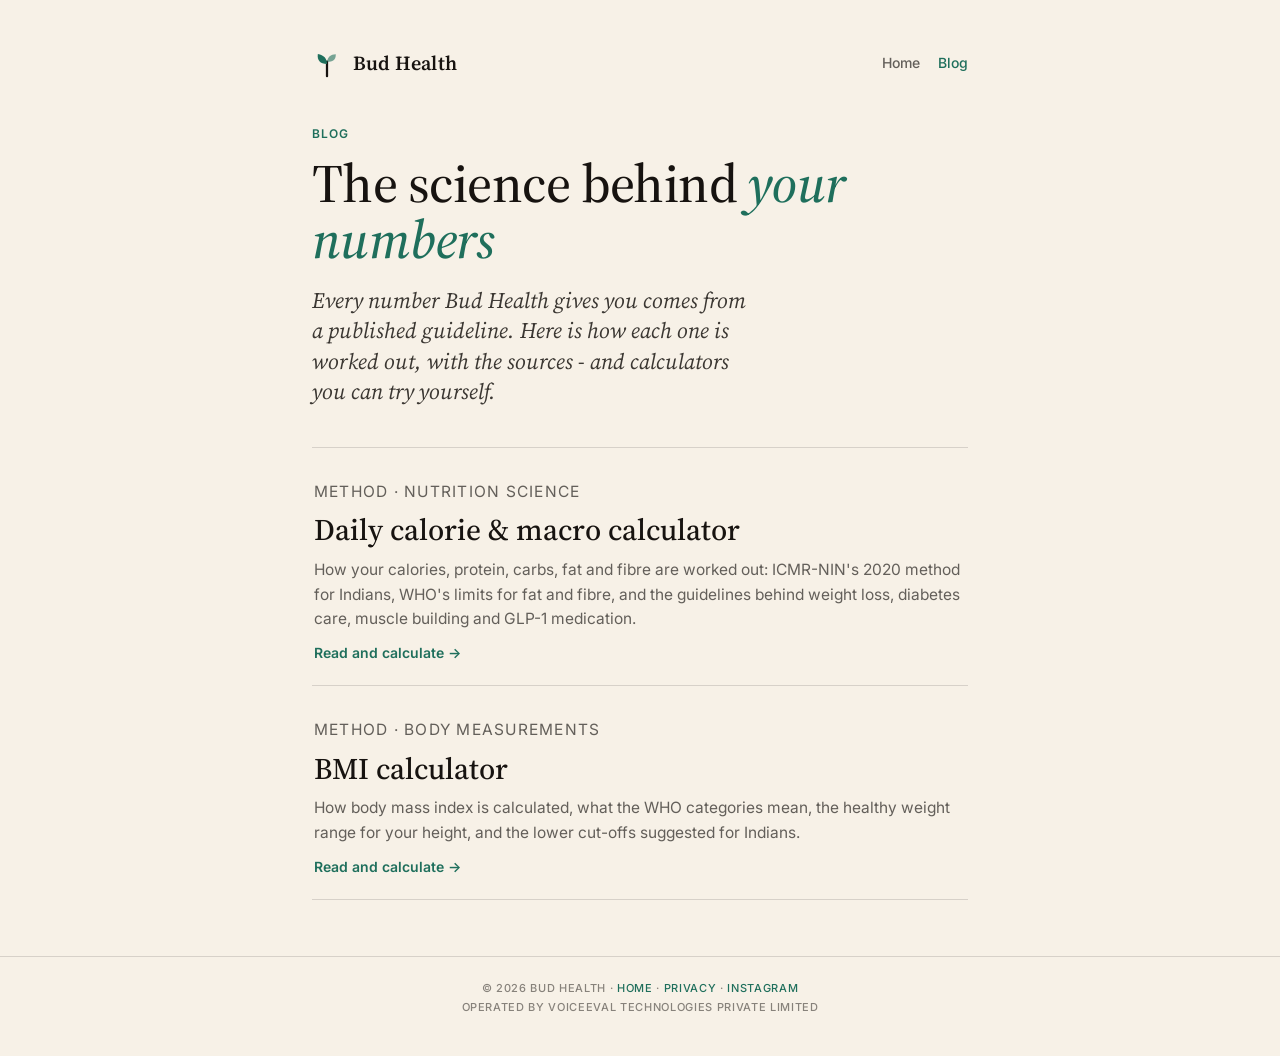
==== blog/index.html @ 3ef5077e "blog: calorie & macro and BMI calculators, with the method and every source - /blog, /blog/calorie-c" ====
<!DOCTYPE html>
<html lang="en">
<head>
<meta charset="UTF-8">
<meta name="viewport" content="width=device-width, initial-scale=1">
<meta name="robots" content="index, follow">
<title>Blog - How Bud Health works out your numbers - Bud Health</title>
<meta name="description" content="The science behind Bud Health: how your daily calories, protein, carbs, fat and fibre are worked out, how BMI is calculated, and the guidelines from ICMR-NIN and WHO behind every number. With free calculators.">
<link rel="canonical" href="https://mybud.life/blog">
<meta property="og:title" content="Bud Health blog - the science behind your numbers">
<meta property="og:description" content="How Bud Health works out your calories, macros and BMI, with every source and free calculators.">
<meta property="og:url" content="https://mybud.life/blog">
<meta property="og:site_name" content="Bud Health">
<meta property="og:type" content="website">
<meta property="og:locale" content="en_IN">
<meta name="twitter:card" content="summary">
<meta name="theme-color" content="#f7f1e7">
<link rel="icon" href="/favicon.svg" type="image/svg+xml">
<link rel="apple-touch-icon" href="/favicon.svg">
<link rel="preconnect" href="https://fonts.googleapis.com">
<link rel="preconnect" href="https://fonts.gstatic.com" crossorigin>
<link href="https://fonts.googleapis.com/css2?family=Source+Serif+4:ital,opsz,wght@0,8..60,300..700;1,8..60,300..700&family=Inter:wght@400;500;600;700&display=swap" rel="stylesheet">
<link rel="stylesheet" href="/blog/blog.css">
<script type="application/ld+json">
{
  "@context": "https://schema.org",
  "@graph": [
    {
      "@type": "Blog",
      "@id": "https://mybud.life/blog#blog",
      "name": "Bud Health blog",
      "url": "https://mybud.life/blog",
      "description": "The science behind Bud Health's numbers, with every source and free calculators.",
      "inLanguage": "en-IN",
      "publisher": {
        "@type": "Organization",
        "name": "Bud Health",
        "url": "https://mybud.life/",
        "logo": { "@type": "ImageObject", "url": "https://mybud.life/favicon.svg" }
      },
      "blogPost": [
        {
          "@type": "BlogPosting",
          "headline": "Daily calorie & macro calculator: how Bud Health works out your targets",
          "url": "https://mybud.life/blog/calorie-calculator",
          "datePublished": "2026-10-15"
        },
        {
          "@type": "BlogPosting",
          "headline": "BMI calculator: WHO categories and the healthy weight for your height",
          "url": "https://mybud.life/blog/bmi-calculator",
          "datePublished": "2026-10-15"
        }
      ]
    },
    {
      "@type": "BreadcrumbList",
      "itemListElement": [
        { "@type": "ListItem", "position": 1, "name": "Home", "item": "https://mybud.life/" },
        { "@type": "ListItem", "position": 2, "name": "Blog", "item": "https://mybud.life/blog" }
      ]
    }
  ]
}
</script>
</head>
<body>
<div class="wrap">
  <header class="top">
    <a class="home" href="/" aria-label="Bud Health home">
      <svg class="mark" viewBox="0 0 32 32" fill="none" xmlns="http://www.w3.org/2000/svg" aria-hidden="true">
        <path d="M16 30V14.5" stroke="#171310" stroke-width="2.4" stroke-linecap="round"/>
        <path d="M16 17c0-5.6-3.4-9.7-9.8-10.6C5.3 13 8.5 17 16 17Z" fill="#1f6f5c"/>
        <path d="M16 14.6c.6-4.7 3.8-8 9.4-8C25.4 13 22.1 14.6 16 14.6Z" fill="#1f6f5c" fill-opacity="0.6"/>
      </svg>
      <span class="brand">Bud Health</span>
    </a>
    <nav aria-label="Site">
      <a href="/">Home</a>
      <a href="/blog" aria-current="page">Blog</a>
    </nav>
  </header>

  <main>
    <p class="kicker">Blog</p>
    <h1>The science behind <em>your numbers</em></h1>
    <p class="dek">Every number Bud Health gives you comes from a published guideline. Here is how each one is worked out, with the sources - and calculators you can try yourself.</p>

    <div class="posts" style="margin-top:clamp(28px, 6vw, 40px)">
      <a class="post" href="/blog/calorie-calculator">
        <p class="kicker">Method · Nutrition science</p>
        <h2>Daily calorie &amp; macro calculator</h2>
        <p>How your calories, protein, carbs, fat and fibre are worked out: ICMR-NIN's 2020 method for Indians, WHO's limits for fat and fibre, and the guidelines behind weight loss, diabetes care, muscle building and GLP-1 medication.</p>
        <span class="more">Read and calculate →</span>
      </a>
      <a class="post" href="/blog/bmi-calculator">
        <p class="kicker">Method · Body measurements</p>
        <h2>BMI calculator</h2>
        <p>How body mass index is calculated, what the WHO categories mean, the healthy weight range for your height, and the lower cut-offs suggested for Indians.</p>
        <span class="more">Read and calculate →</span>
      </a>
    </div>
  </main>
</div>

<footer>
  <div>© 2026 Bud Health · <a href="/">Home</a> · <a href="/privacy">Privacy</a> · <a href="https://www.instagram.com/mybud.life/">Instagram</a></div>
  <div>Operated by VoiceEval Technologies Private Limited</div>
</footer>
</body>
</html>
---- blog/blog.css ----
/* The blog and its calculators. Same tokens and type as index.html - paper,
   ink, the green accent, Source Serif for display and Inter for everything
   read at length - so a page reached from a WhatsApp card is visibly the
   same product as the homepage. The macro colours are the ones the WhatsApp
   cards use (app/services/cards.py in the bud repo), so the result panel and
   the card a user already has agree at a glance. */
:root {
  --paper: #f7f1e7;
  --ink: #171310;
  --body: rgba(23, 19, 16, 0.84);
  --muted: rgba(23, 19, 16, 0.66);
  --faint: rgba(23, 19, 16, 0.5);
  --line: rgba(23, 19, 16, 0.14);
  --accent: #1f6f5c;
  --accent-soft: rgba(31, 111, 92, 0.1);
  --cream: #ece4d6;
  --card: #fbf8f2;
  --protein: #1f7a4d;
  --carbs: #c9862b;
  --fat: #b4553c;
  --fibre: #4a7fa5;
  --healthy: #1f7a4d;
  --caution: #c9862b;
  --warn: #b4553c;
}

* { box-sizing: border-box; }
[hidden] { display: none !important; }
html { scroll-behavior: smooth; -webkit-text-size-adjust: 100%; }
body {
  margin: 0;
  min-height: 100vh;
  background: var(--paper);
  color: var(--ink);
  font-family: "Source Serif 4", Georgia, serif;
  -webkit-font-smoothing: antialiased;
  display: flex;
  flex-direction: column;
}
a { color: var(--accent); }
img, svg { max-width: 100%; }

.wrap {
  width: 100%;
  max-width: 720px;
  margin: 0 auto;
  padding: clamp(24px, 5vw, 48px) clamp(20px, 5vw, 32px) 0;
  flex: 1;
}

/* ---- header ---- */
.top {
  display: flex;
  align-items: center;
  gap: 11px;
  padding-bottom: clamp(28px, 6vw, 48px);
}
.top a.home { display: flex; align-items: center; gap: 11px; color: var(--ink); text-decoration: none; }
.mark { width: 30px; height: 30px; flex: 0 0 auto; }
.brand { font-size: 20px; font-weight: 600; letter-spacing: 0.01em; }
.top nav { margin-left: auto; display: flex; gap: 18px; font: 500 14px/1.3 Inter, system-ui, sans-serif; }
.top nav a { color: var(--muted); text-decoration: none; }
.top nav a:hover, .top nav a[aria-current="page"] { color: var(--accent); }

.crumbs { margin: 0 0 14px; font: 500 13px/1.4 Inter, system-ui, sans-serif; color: var(--faint); }
.crumbs a { color: var(--faint); text-decoration: none; }
.crumbs a:hover { color: var(--accent); }

/* ---- article head ---- */
.kicker {
  margin: 0 0 12px;
  color: var(--accent);
  font: 600 12px/1.4 Inter, system-ui, sans-serif;
  letter-spacing: 0.08em;
  text-transform: uppercase;
}
h1 {
  margin: 0;
  font-size: clamp(36px, 7vw, 54px);
  line-height: 1.04;
  font-weight: 500;
  letter-spacing: -0.01em;
}
h1 em { color: var(--accent); font-style: italic; }
.dek {
  margin: 18px 0 0;
  max-width: 40ch;
  font-size: clamp(19px, 3vw, 22px);
  line-height: 1.38;
  font-style: italic;
  color: var(--body);
}
.byline {
  margin: 20px 0 0;
  padding-bottom: 22px;
  border-bottom: 1px solid var(--line);
  color: var(--faint);
  font: 500 13px/1.6 Inter, system-ui, sans-serif;
}
.byline b { color: var(--muted); font-weight: 600; }

/* ---- prose ---- */
.prose { font: 400 17px/1.72 Inter, system-ui, sans-serif; color: var(--body); }
.prose h2 {
  margin: clamp(44px, 8vw, 60px) 0 12px;
  color: var(--ink);
  font: 500 clamp(26px, 4.6vw, 32px)/1.15 "Source Serif 4", Georgia, serif;
  letter-spacing: -0.005em;
}
.prose h2 .step {
  display: block;
  margin-bottom: 6px;
  color: var(--accent);
  font: 600 12px/1.4 Inter, system-ui, sans-serif;
  letter-spacing: 0.08em;
  text-transform: uppercase;
}
.prose h3 { margin: 28px 0 8px; color: var(--ink); font: 600 17px/1.4 Inter, system-ui, sans-serif; }
.prose p { margin: 0 0 16px; }
.prose ul, .prose ol { margin: 0 0 16px; padding-left: 22px; }
.prose li { margin: 6px 0; }
.prose strong { color: var(--ink); font-weight: 600; }
.prose sup a, a.cite {
  color: var(--accent);
  font: 600 11px/1 Inter, system-ui, sans-serif;
  text-decoration: none;
  padding: 0 1px;
}
.prose sup a:hover { text-decoration: underline; }

.formula {
  margin: 18px 0 22px;
  padding: 16px 18px;
  border-left: 3px solid var(--accent);
  background: var(--card);
  border-radius: 0 6px 6px 0;
  color: var(--ink);
  font: 500 16px/1.6 "Source Serif 4", Georgia, serif;
  overflow-x: auto;
}
.formula .eq { display: block; white-space: nowrap; }
.formula .eq + .eq { margin-top: 4px; }
.formula small { display: block; margin-top: 8px; color: var(--muted); font: 400 13px/1.5 Inter, system-ui, sans-serif; white-space: normal; }

.note {
  margin: 20px 0;
  padding: 14px 16px;
  border: 1px solid var(--line);
  border-radius: 6px;
  background: var(--card);
  font: 400 15px/1.6 Inter, system-ui, sans-serif;
  color: var(--body);
}
.note b { color: var(--ink); }

/* ---- tables ---- */
.table-wrap { margin: 18px 0 24px; overflow-x: auto; -webkit-overflow-scrolling: touch; }
table { width: 100%; border-collapse: collapse; font: 400 15px/1.5 Inter, system-ui, sans-serif; }
th, td { text-align: left; vertical-align: top; padding: 11px 12px 11px 0; border-bottom: 1px solid var(--line); }
th {
  color: var(--faint);
  font-weight: 600;
  font-size: 12px;
  letter-spacing: 0.06em;
  text-transform: uppercase;
  border-bottom-color: rgba(23, 19, 16, 0.26);
}
td:last-child, th:last-child { padding-right: 0; }
td.num, th.num { text-align: right; font-variant-numeric: tabular-nums; white-space: nowrap; }
td.src { color: var(--muted); font-size: 14px; }
td b { color: var(--ink); font-weight: 600; }
.swatch { display: inline-block; width: 10px; height: 10px; border-radius: 3px; margin-right: 7px; vertical-align: 0; }

/* ---- the calculator ---- */
.calc {
  margin: clamp(28px, 6vw, 40px) 0 0;
  border: 1px solid var(--line);
  border-radius: 12px;
  background: var(--card);
  overflow: hidden;
}
.calc-head {
  padding: 18px 22px;
  border-bottom: 1px solid var(--line);
  display: flex;
  align-items: baseline;
  justify-content: space-between;
  gap: 12px;
  flex-wrap: wrap;
}
.calc-head h2 { margin: 0; font: 500 22px/1.2 "Source Serif 4", Georgia, serif; }
.calc-head span { color: var(--faint); font: 500 12px/1.4 Inter, system-ui, sans-serif; }
.calc form { padding: 20px 22px 6px; font: 400 15px/1.4 Inter, system-ui, sans-serif; }
.fieldrow { display: grid; grid-template-columns: repeat(2, minmax(0, 1fr)); gap: 14px 16px; }
.field { margin: 0 0 16px; min-width: 0; border: 0; padding: 0; }
.field > label, .field > legend {
  display: block;
  margin: 0 0 7px;
  padding: 0;
  color: var(--ink);
  font: 600 13px/1.3 Inter, system-ui, sans-serif;
}
.field .hint { color: var(--faint); font-weight: 500; }
input[type="number"] {
  width: 100%;
  min-height: 46px;
  padding: 10px 13px;
  border: 1px solid var(--line);
  border-radius: 6px;
  background: #fff;
  color: var(--ink);
  font: 500 16px/1 Inter, system-ui, sans-serif;
  font-variant-numeric: tabular-nums;
  -moz-appearance: textfield;
}
input[type="number"]::-webkit-outer-spin-button,
input[type="number"]::-webkit-inner-spin-button { -webkit-appearance: none; margin: 0; }
input[type="number"]:focus { outline: 2px solid var(--accent); outline-offset: 1px; border-color: transparent; }
input[aria-invalid="true"] { border-color: var(--warn); }
.pair { display: grid; grid-template-columns: 1fr 1fr; gap: 8px; }
.unit-in { position: relative; }
.unit-in input { padding-right: 40px; }
.unit-in i {
  position: absolute;
  right: 12px;
  top: 50%;
  transform: translateY(-50%);
  color: var(--faint);
  font: 500 13px/1 Inter, system-ui, sans-serif;
  font-style: normal;
  pointer-events: none;
}

/* a label with a control on the same line (the height unit toggle), kept the
   same height as a plain label so the inputs in a row line up */
.label-row { display: flex; align-items: center; justify-content: space-between; gap: 10px; min-height: 30px; margin: 0 0 7px; }
.label-row > label, .label-row > span.lbl { margin: 0; color: var(--ink); font: 600 13px/1.3 Inter, system-ui, sans-serif; }

/* segmented controls - radios styled as one pill row */
.seg { display: inline-flex; width: 100%; border: 1px solid var(--line); border-radius: 8px; background: #fff; padding: 3px; gap: 3px; }
.seg label { flex: 1; position: relative; }
.seg input { position: absolute; opacity: 0; pointer-events: none; }
.seg span {
  display: block;
  padding: 9px 8px;
  border-radius: 6px;
  text-align: center;
  color: var(--muted);
  font: 600 14px/1.2 Inter, system-ui, sans-serif;
  cursor: pointer;
  user-select: none;
}
.seg input:checked + span { background: var(--accent); color: #fff; }
.seg input:focus-visible + span { outline: 2px solid var(--accent); outline-offset: 2px; }
.seg.mini { width: auto; padding: 2px; gap: 2px; border-radius: 7px; }
.seg.mini span { padding: 4px 10px; font-size: 12px; border-radius: 5px; white-space: nowrap; }

/* choice cards - activity (radio) and goals (checkbox) */
.choices { display: grid; grid-template-columns: repeat(2, minmax(0, 1fr)); gap: 8px; }
.choices.goals { grid-template-columns: repeat(auto-fill, minmax(150px, 1fr)); }
.choice { position: relative; }
.choice input { position: absolute; opacity: 0; pointer-events: none; }
.choice span {
  display: block;
  height: 100%;
  padding: 11px 12px;
  border: 1px solid var(--line);
  border-radius: 8px;
  background: #fff;
  cursor: pointer;
  user-select: none;
}
.choice b { display: block; color: var(--ink); font: 600 14px/1.3 Inter, system-ui, sans-serif; }
.choice small { display: block; margin-top: 3px; color: var(--muted); font: 400 12.5px/1.4 Inter, system-ui, sans-serif; }
.choice input:checked + span { border-color: var(--accent); box-shadow: inset 0 0 0 1px var(--accent); background: var(--accent-soft); }
.choice input:focus-visible + span { outline: 2px solid var(--accent); outline-offset: 2px; }
.choices.goals .choice span { padding: 10px 12px; }

.form-note { margin: 2px 0 18px; color: var(--faint); font: 400 12.5px/1.5 Inter, system-ui, sans-serif; }

/* results */
.result { border-top: 1px solid var(--line); padding: 22px; background: #fff; }
.result[hidden] { display: none; }
.result .label {
  margin: 0 0 6px;
  color: var(--accent);
  font: 600 12px/1.4 Inter, system-ui, sans-serif;
  letter-spacing: 0.08em;
  text-transform: uppercase;
}
.headline { display: flex; align-items: baseline; gap: 12px; flex-wrap: wrap; }
.headline strong {
  font: 600 clamp(52px, 12vw, 72px)/1 "Source Serif 4", Georgia, serif;
  font-variant-numeric: tabular-nums;
  letter-spacing: -0.02em;
}
.headline span { color: var(--muted); font: 500 16px/1.3 Inter, system-ui, sans-serif; }
.macros { margin: 18px 0 0; }
.macro { padding: 10px 0; border-bottom: 1px solid var(--line); font: 400 15px/1.4 Inter, system-ui, sans-serif; }
.macro:last-child { border-bottom: 0; }
.macro .row { display: flex; justify-content: space-between; gap: 12px; }
.macro .row b { color: var(--ink); font-weight: 600; }
.macro .row em { font-style: normal; font-weight: 700; font-variant-numeric: tabular-nums; }
.macro .bar { height: 7px; margin-top: 7px; border-radius: 4px; background: rgba(23, 19, 16, 0.07); overflow: hidden; }
.macro .bar i { display: block; height: 100%; border-radius: 4px; }
.macro small { display: block; margin-top: 5px; color: var(--faint); font-size: 12.5px; }

.working { margin: 20px 0 0; padding: 14px 16px; border-radius: 8px; background: var(--card); border: 1px solid var(--line); }
.working h3 { margin: 0 0 8px; font: 600 13px/1.3 Inter, system-ui, sans-serif; color: var(--ink); }
.working ol { margin: 0; padding-left: 20px; font: 400 14px/1.6 Inter, system-ui, sans-serif; color: var(--body); }
.working li { margin: 3px 0; }
.working li span { font-variant-numeric: tabular-nums; }

.bmi-line { margin: 16px 0 0; font: 400 15px/1.55 Inter, system-ui, sans-serif; color: var(--body); }
.bmi-line b { color: var(--ink); }

/* BMI scale */
.scale { position: relative; margin: 26px 0 8px; height: 40px; }
.scale .track { position: absolute; left: 0; right: 0; top: 16px; height: 12px; border-radius: 6px; overflow: hidden; display: flex; background: rgba(23, 19, 16, 0.07); }
.scale .track i { display: block; height: 100%; }
.scale .marker { position: absolute; top: 0; width: 0; height: 0; border-left: 8px solid transparent; border-right: 8px solid transparent; border-top: 12px solid var(--ink); transform: translateX(-8px); transition: left 0.2s ease; }
.scale .ticks { position: absolute; left: 0; right: 0; top: 30px; font: 500 11px/1 Inter, system-ui, sans-serif; color: var(--faint); }
.scale .ticks span { position: absolute; transform: translateX(-50%); top: 2px; }

.cta {
  display: inline-flex;
  align-items: center;
  gap: 9px;
  margin: 18px 0 0;
  min-height: 48px;
  padding: 13px 22px;
  border-radius: 6px;
  background: var(--accent);
  color: #fff;
  font: 600 15px/1.2 Inter, system-ui, sans-serif;
  text-decoration: none;
  box-shadow: 0 8px 20px -12px rgba(31, 111, 92, 0.85);
}
.cta svg { width: 18px; height: 18px; flex: 0 0 auto; }
.cta:hover { opacity: 0.92; }
.cta-hint { margin: 10px 0 0; color: var(--faint); font: 400 13px/1.5 Inter, system-ui, sans-serif; }

.disclaimer { margin: 16px 0 0; color: var(--faint); font: 400 12.5px/1.6 Inter, system-ui, sans-serif; }

/* ---- FAQ ---- */
.faq details { border-bottom: 1px solid var(--line); padding: 14px 2px; }
.faq summary { cursor: pointer; list-style: none; color: var(--ink); font: 600 15.5px/1.5 Inter, system-ui, sans-serif; }
.faq summary::-webkit-details-marker { display: none; }
.faq summary::after { content: '+'; float: right; margin-left: 12px; color: var(--accent); font-weight: 600; }
.faq details[open] summary::after { content: '−'; }
.faq details p { margin: 10px 0 0; font: 400 15px/1.65 Inter, system-ui, sans-serif; color: var(--body); }

/* ---- references ---- */
.refs { margin: 0; padding-left: 26px; font: 400 14px/1.6 Inter, system-ui, sans-serif; color: var(--body); }
.refs li { margin: 0 0 10px; padding-left: 4px; scroll-margin-top: 24px; }
.refs li:target { background: var(--accent-soft); border-radius: 4px; }
.refs a { word-break: break-word; }
.refs .what { display: block; color: var(--faint); font-size: 13px; }

/* ---- blog index ---- */
.posts { margin: 8px 0 0; border-top: 1px solid var(--line); }
.post { display: block; padding: 22px 2px; border-bottom: 1px solid var(--line); color: var(--ink); text-decoration: none; }
.post .kicker { margin-bottom: 8px; }
.post h2 { margin: 0; font: 500 clamp(24px, 4.5vw, 30px)/1.18 "Source Serif 4", Georgia, serif; }
.post p { margin: 10px 0 0; color: var(--muted); font: 400 15.5px/1.6 Inter, system-ui, sans-serif; }
.post .more { display: inline-block; margin-top: 12px; color: var(--accent); font: 600 14px/1.3 Inter, system-ui, sans-serif; }
.post:hover h2 { color: var(--accent); }

/* ---- footer ---- */
.spacer { min-height: 56px; }
footer {
  margin-top: 56px;
  border-top: 1px solid var(--line);
  padding: 22px clamp(20px, 5vw, 32px) 40px;
  color: var(--faint);
  font: 500 11px/1.7 Inter, system-ui, sans-serif;
  letter-spacing: 0.06em;
  text-transform: uppercase;
  text-align: center;
}
footer a { text-decoration: none; color: var(--accent); }

@media (max-width: 560px) {
  .fieldrow { grid-template-columns: 1fr; gap: 0; }
  .choices { grid-template-columns: 1fr; }
  .choices.goals { grid-template-columns: 1fr 1fr; }
  .calc form, .result { padding-left: 16px; padding-right: 16px; }
  .calc-head { padding: 16px; }
  .top nav { gap: 14px; }
}

@media print {
  .calc form, .cta, .cta-hint, .top nav { display: none; }
  body { background: #fff; }
}
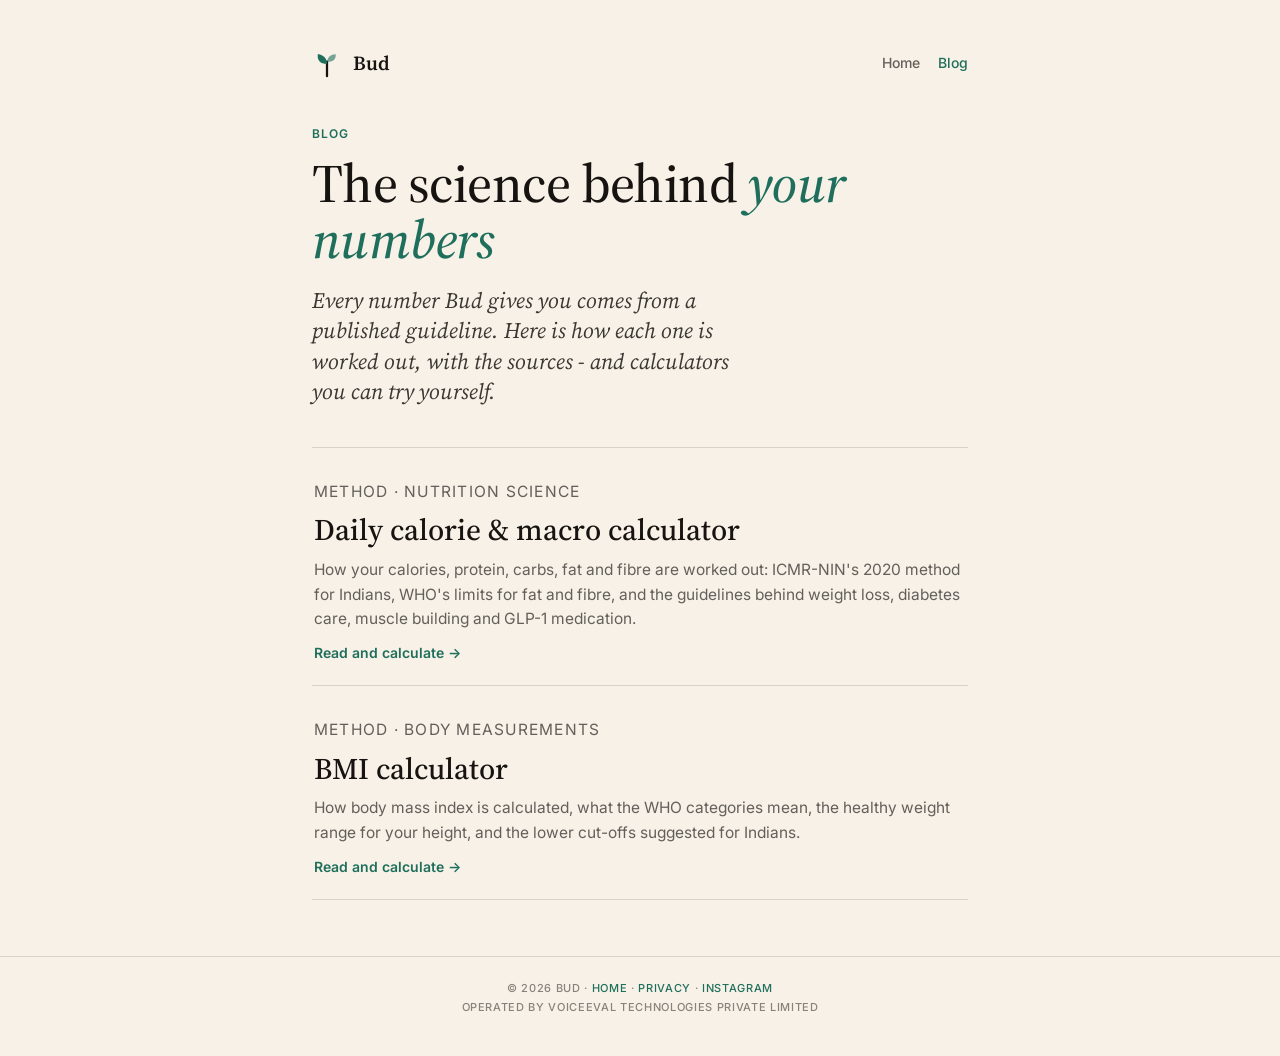
==== commit b89e9a8f: "landing: rename Bud Health back to Bud everywhere; pricing FAQ says free to start Every page, the bl" ====
--- a/blog/index.html
+++ b/blog/index.html
@@ -4,13 +4,13 @@
 <meta charset="UTF-8">
 <meta name="viewport" content="width=device-width, initial-scale=1">
 <meta name="robots" content="index, follow">
-<title>Blog - How Bud Health works out your numbers - Bud Health</title>
-<meta name="description" content="The science behind Bud Health: how your daily calories, protein, carbs, fat and fibre are worked out, how BMI is calculated, and the guidelines from ICMR-NIN and WHO behind every number. With free calculators.">
-<link rel="canonical" href="https://mybud.life/blog">
-<meta property="og:title" content="Bud Health blog - the science behind your numbers">
-<meta property="og:description" content="How Bud Health works out your calories, macros and BMI, with every source and free calculators.">
-<meta property="og:url" content="https://mybud.life/blog">
-<meta property="og:site_name" content="Bud Health">
+<title>Blog - How Bud works out your numbers - Bud</title>
+<meta name="description" content="The science behind Bud: how your daily calories, protein, carbs, fat and fibre are worked out, how BMI is calculated, and the guidelines from ICMR-NIN and WHO behind every number. With free calculators.">
+<link rel="canonical" href="https://mybud.life/blog/">
+<meta property="og:title" content="Bud blog - the science behind your numbers">
+<meta property="og:description" content="How Bud works out your calories, macros and BMI, with every source and free calculators.">
+<meta property="og:url" content="https://mybud.life/blog/">
+<meta property="og:site_name" content="Bud">
 <meta property="og:type" content="website">
 <meta property="og:locale" content="en_IN">
 <meta name="twitter:card" content="summary">
@@ -27,21 +27,21 @@
   "@graph": [
     {
       "@type": "Blog",
-      "@id": "https://mybud.life/blog#blog",
-      "name": "Bud Health blog",
-      "url": "https://mybud.life/blog",
-      "description": "The science behind Bud Health's numbers, with every source and free calculators.",
+      "@id": "https://mybud.life/blog/#blog",
+      "name": "Bud blog",
+      "url": "https://mybud.life/blog/",
+      "description": "The science behind Bud's numbers, with every source and free calculators.",
       "inLanguage": "en-IN",
       "publisher": {
         "@type": "Organization",
-        "name": "Bud Health",
+        "name": "Bud",
         "url": "https://mybud.life/",
         "logo": { "@type": "ImageObject", "url": "https://mybud.life/favicon.svg" }
       },
       "blogPost": [
         {
           "@type": "BlogPosting",
-          "headline": "Daily calorie & macro calculator: how Bud Health works out your targets",
+          "headline": "Daily calorie & macro calculator: how Bud works out your targets",
           "url": "https://mybud.life/blog/calorie-calculator",
           "datePublished": "2026-10-15"
         },
@@ -57,7 +57,7 @@
       "@type": "BreadcrumbList",
       "itemListElement": [
         { "@type": "ListItem", "position": 1, "name": "Home", "item": "https://mybud.life/" },
-        { "@type": "ListItem", "position": 2, "name": "Blog", "item": "https://mybud.life/blog" }
+        { "@type": "ListItem", "position": 2, "name": "Blog", "item": "https://mybud.life/blog/" }
       ]
     }
   ]
@@ -67,13 +67,13 @@
 <body>
 <div class="wrap">
   <header class="top">
-    <a class="home" href="/" aria-label="Bud Health home">
+    <a class="home" href="/" aria-label="Bud home">
       <svg class="mark" viewBox="0 0 32 32" fill="none" xmlns="http://www.w3.org/2000/svg" aria-hidden="true">
         <path d="M16 30V14.5" stroke="#171310" stroke-width="2.4" stroke-linecap="round"/>
         <path d="M16 17c0-5.6-3.4-9.7-9.8-10.6C5.3 13 8.5 17 16 17Z" fill="#1f6f5c"/>
         <path d="M16 14.6c.6-4.7 3.8-8 9.4-8C25.4 13 22.1 14.6 16 14.6Z" fill="#1f6f5c" fill-opacity="0.6"/>
       </svg>
-      <span class="brand">Bud Health</span>
+      <span class="brand">Bud</span>
     </a>
     <nav aria-label="Site">
       <a href="/">Home</a>
@@ -84,7 +84,7 @@
   <main>
     <p class="kicker">Blog</p>
     <h1>The science behind <em>your numbers</em></h1>
-    <p class="dek">Every number Bud Health gives you comes from a published guideline. Here is how each one is worked out, with the sources - and calculators you can try yourself.</p>
+    <p class="dek">Every number Bud gives you comes from a published guideline. Here is how each one is worked out, with the sources - and calculators you can try yourself.</p>
 
     <div class="posts" style="margin-top:clamp(28px, 6vw, 40px)">
       <a class="post" href="/blog/calorie-calculator">
@@ -104,7 +104,7 @@
 </div>
 
 <footer>
-  <div>© 2026 Bud Health · <a href="/">Home</a> · <a href="/privacy">Privacy</a> · <a href="https://www.instagram.com/mybud.life/">Instagram</a></div>
+  <div>© 2026 Bud · <a href="/">Home</a> · <a href="/privacy">Privacy</a> · <a href="https://www.instagram.com/mybud.life/">Instagram</a></div>
   <div>Operated by VoiceEval Technologies Private Limited</div>
 </footer>
 </body>
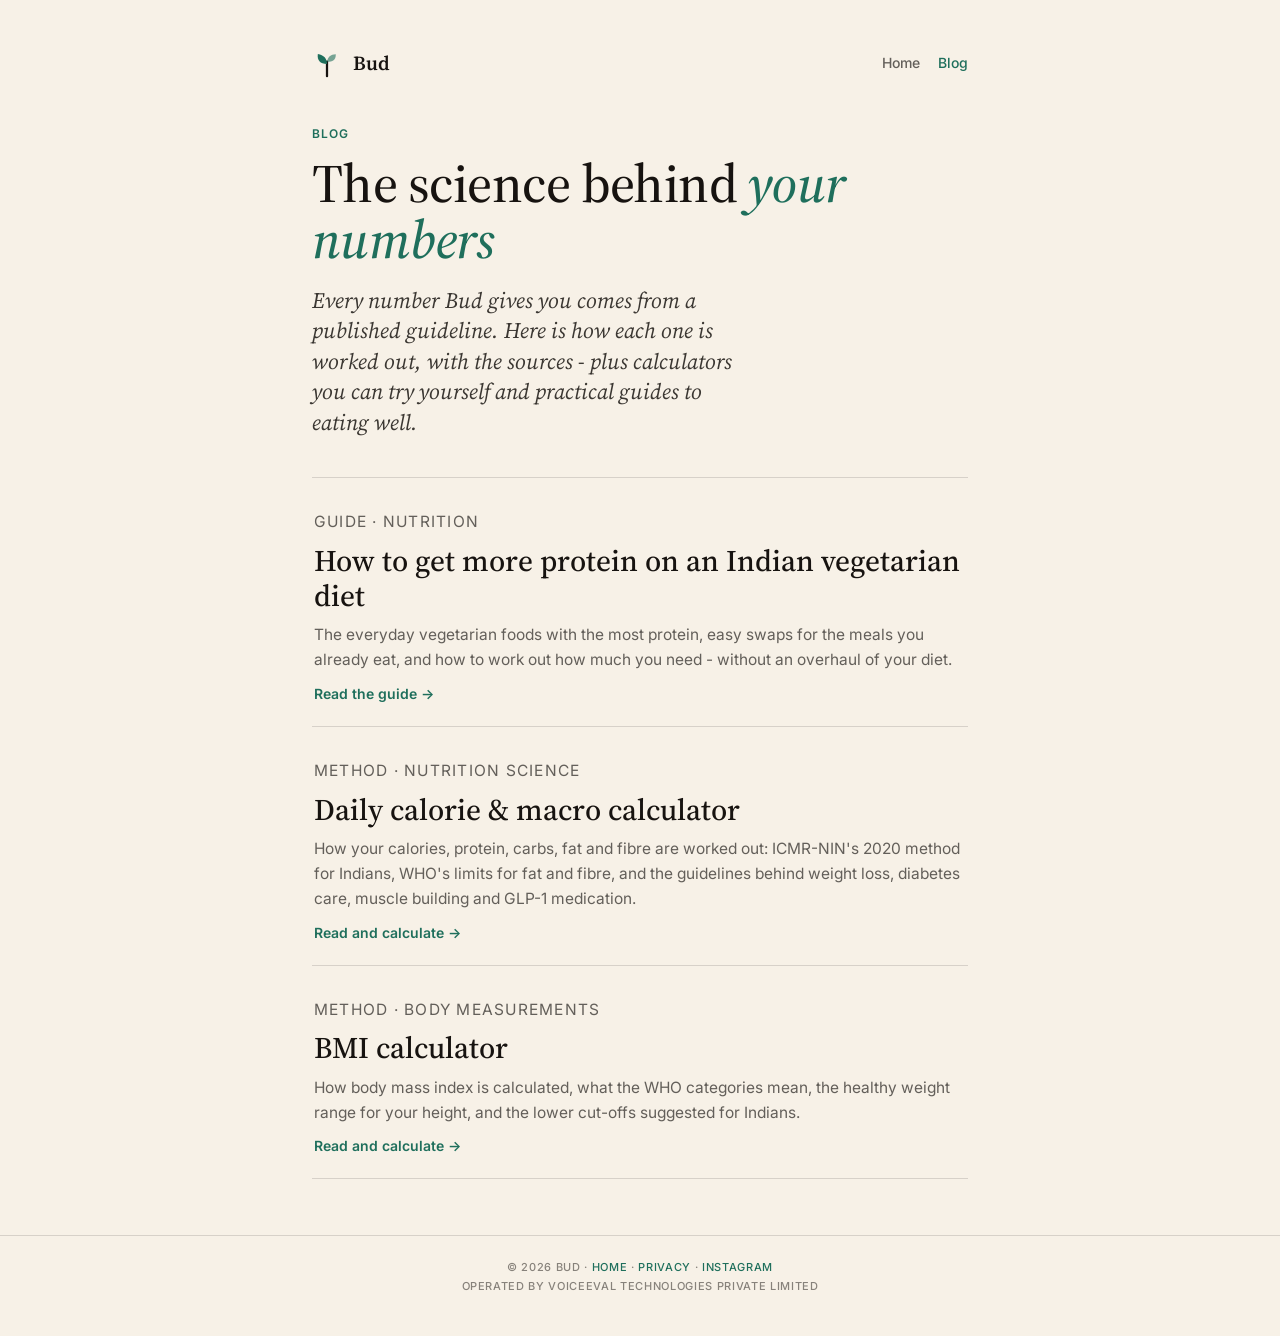
==== commit 859b9c88: "blog: how to get more protein on an Indian vegetarian diet New guide at /blog/high-protein-vegetaria" ====
--- a/blog/index.html
+++ b/blog/index.html
@@ -39,6 +39,12 @@
         "logo": { "@type": "ImageObject", "url": "https://mybud.life/favicon.svg" }
       },
       "blogPost": [
+        {
+          "@type": "BlogPosting",
+          "headline": "How to Get More Protein on an Indian Vegetarian Diet",
+          "url": "https://mybud.life/blog/high-protein-vegetarian-foods-india",
+          "datePublished": "2026-11-09"
+        },
         {
           "@type": "BlogPosting",
           "headline": "Daily calorie & macro calculator: how Bud works out your targets",
@@ -84,9 +90,15 @@
   <main>
     <p class="kicker">Blog</p>
     <h1>The science behind <em>your numbers</em></h1>
-    <p class="dek">Every number Bud gives you comes from a published guideline. Here is how each one is worked out, with the sources - and calculators you can try yourself.</p>
+    <p class="dek">Every number Bud gives you comes from a published guideline. Here is how each one is worked out, with the sources - plus calculators you can try yourself and practical guides to eating well.</p>
 
     <div class="posts" style="margin-top:clamp(28px, 6vw, 40px)">
+      <a class="post" href="/blog/high-protein-vegetarian-foods-india">
+        <p class="kicker">Guide · Nutrition</p>
+        <h2>How to get more protein on an Indian vegetarian diet</h2>
+        <p>The everyday vegetarian foods with the most protein, easy swaps for the meals you already eat, and how to work out how much you need - without an overhaul of your diet.</p>
+        <span class="more">Read the guide →</span>
+      </a>
       <a class="post" href="/blog/calorie-calculator">
         <p class="kicker">Method · Nutrition science</p>
         <h2>Daily calorie &amp; macro calculator</h2>
